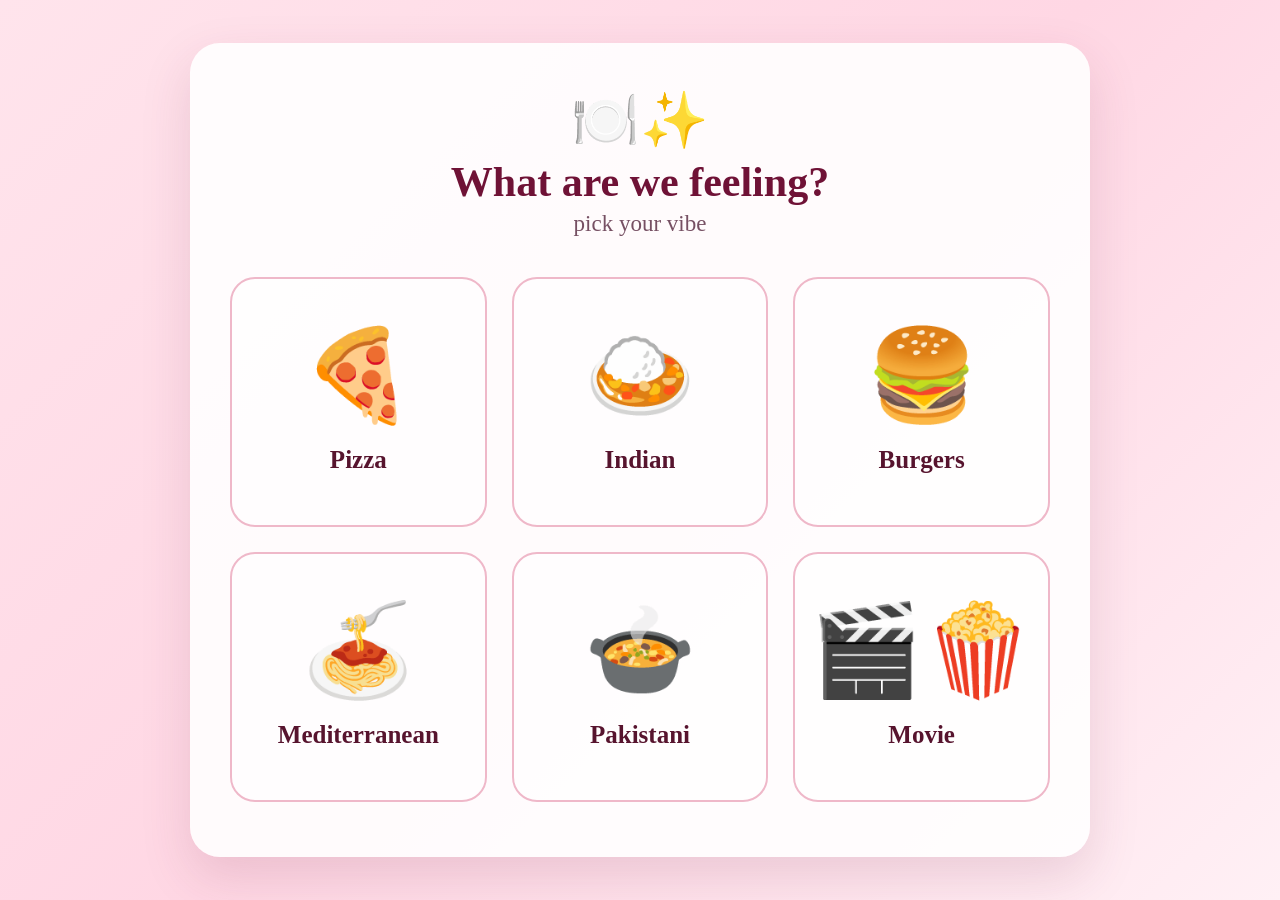
==== food.html @ 4c472f54 "date website" ====
<!DOCTYPE html>
<html lang="en">

<head>
    <meta charset="UTF-8">
    <meta name="viewport" content="width=device-width, initial-scale=1.0">
    <title>Pick One ❤️</title>
    <link rel="stylesheet" href="style.css">

    <style>
        .food-card {
            width: 90%;
            max-width: 900px;
            padding: 45px 40px 55px;
            text-align: center;
        }

        .food-top-icon {
            font-size: 55px;
            margin-bottom: 5px;
        }

        .food-card h1 {
            font-size: 42px;
            color: #6f1236;
            margin: 5px 0;
        }

        .food-subtitle {
            font-size: 23px;
            color: #765063;
            margin-top: 5px;
            margin-bottom: 40px;
        }

        .food-grid {
            display: grid;
            grid-template-columns: repeat(3, 1fr);
            gap: 25px;
        }

        .food-option {
            height: 250px;
            background: rgba(255, 255, 255, 0.45);

            border: 2px solid #efb8c9;
            border-radius: 25px;

            display: flex;
            flex-direction: column;
            align-items: center;
            justify-content: center;

            cursor: pointer;
            font-family: inherit;

            transition: 0.25s ease;
        }

        .food-picture {
            font-size: 90px;
            line-height: 1;
            margin-bottom: 25px;
        }

        .food-name {
            font-size: 25px;
            font-weight: bold;
            color: #57142e;
        }

        .food-option:hover {
            transform: translateY(-5px);
            background: #fff5f8;
            box-shadow: 0 10px 25px rgba(239, 96, 148, 0.20);
        }

        @media (max-width: 700px) {
            .food-grid {
                grid-template-columns: repeat(2, 1fr);
            }

            .food-card h1 {
                font-size: 34px;
            }
        }
    </style>
</head>

<body>

    <div class="card food-card">

        <div class="food-top-icon">🍽️✨</div>

        <h1>What are we feeling?</h1>

        <p class="food-subtitle">
            pick your vibe
        </p>

        <div class="food-grid">

            <button class="food-option" data-food="Pizza">
                <div class="food-picture">🍕</div>
                <div class="food-name">Pizza</div>
            </button>

            <button class="food-option" data-food="Indian">
                <div class="food-picture">🍛</div>
                <div class="food-name">Indian</div>
            </button>

            <button class="food-option" data-food="Burgers">
                <div class="food-picture">🍔</div>
                <div class="food-name">Burgers</div>
            </button>

            <button class="food-option" data-food="Mediterranean">
                <div class="food-picture">🍝</div>
                <div class="food-name">Mediterranean</div>
            </button>

            <button class="food-option" data-food="Pakistani">
                <div class="food-picture">🍲</div>
                <div class="food-name">Pakistani</div>
            </button>

            <button class="food-option" data-food="Movie">
                <div class="food-picture">🎬🍿</div>
                <div class="food-name">Movie</div>
            </button>

        </div>

    </div>

    <script src="food.js"></script>

</body>
</html>
---- style.css ----
* {
    box-sizing: border-box;
}

body {
    margin: 0;
    min-height: 100vh;

    display: flex;
    justify-content: center;
    align-items: center;

    background: linear-gradient(
        135deg,
        #ffe4ec,
        #ffd7e4,
        #fff0f5
    );

    font-family: Georgia, "Times New Roman", serif;
}

.card {
    width: 90%;
    max-width: 650px;

    background: rgba(255, 255, 255, 0.9);

    padding: 60px 40px;

    border-radius: 30px;

    text-align: center;

    box-shadow: 0 20px 50px
        rgba(120, 50, 80, 0.15);
}

h1 {
    color: #8b294d;

    font-size: 34px;

    margin-bottom: 40px;
}

.buttons {
    display: flex;

    justify-content: center;

    gap: 30px;
}

button {
    border: none;

    padding: 18px 40px;

    border-radius: 40px;

    font-family: Georgia, serif;

    font-size: 18px;

    cursor: pointer;
}

#yesButton {
    background: #ef6094;

    color: white;

    box-shadow: 0 8px 20px
        rgba(239, 96, 148, 0.30);
}

#noButton {
    background: #b46bd1;

    color: white;
}

button:hover {
    transform: scale(1.06);
}

.romantic-image {
    width: 420px;
    max-width: 90%;
    height: 260px;
    margin: 0 auto 25px;

    border-radius: 24px;
    overflow: hidden;

    box-shadow: 0 10px 30px rgba(120, 50, 80, 0.20);
}

.romantic-image img {
    width: 100%;
    height: 100%;
    object-fit: cover;
    display: block;
}

/* ---------- YES PAGE ---------- */

.yes-card {
    max-width: 650px;
    padding: 70px 50px;
}

.celebrate {
    font-size: 75px;
    margin-bottom: 20px;
}

.yes-title {
    font-size: 38px;
    margin-bottom: 15px;
}

.yes-message {
    color: #6f4a58;
    font-size: 21px;
    margin-bottom: 35px;
}

.continueButton {
    background: #ef6094;
    color: white;
    padding: 18px 45px;
    box-shadow: 0 8px 20px rgba(239, 96, 148, 0.30);
}

/* ---------- DATE PAGE ---------- */

.date-card {
    max-width: 650px;
    padding: 55px 50px;
}

.date-icon {
    font-size: 60px;
    margin-bottom: 15px;
}

.date-card h1 {
    font-size: 38px;
    margin-bottom: 35px;
}

.form-group {
    text-align: left;
    margin-bottom: 25px;
}

.form-group label {
    display: block;

    color: #8b294d;

    font-size: 20px;
    font-weight: bold;

    margin-bottom: 10px;
}

.form-group input,
.form-group select {
    width: 100%;

    padding: 17px;

    border: 2px solid #e6a9bf;

    border-radius: 14px;

    background: white;

    color: #5e3c49;

    font-size: 18px;
}

.set-date-button {
    width: 100%;

    background: #ef6094;

    color: white;

    padding: 18px;

    margin-top: 10px;

    box-shadow: 0 8px 20px
        rgba(239, 96, 148, 0.30);
}

/* ---------- FOOD PAGE ---------- */

.food-card {
    max-width: 700px;
    padding: 55px 50px;
}

.food-icon {
    font-size: 50px;
    margin-bottom: 10px;
}

.food-card h1 {
    font-size: 38px;
    margin-bottom: 8px;
}

.food-subtitle {
    font-size: 20px;
    color: #6f4a58;
    margin-bottom: 30px;
}

.food-grid {
    display: grid;
    grid-template-columns: repeat(2, 1fr);
    gap: 25px;
}

.food-option {
    background: #fff;
    border: 2px solid #f1c3d3;
    border-radius: 25px;
    padding: 0;
    overflow: hidden;
    cursor: pointer;

    transition: 0.3s ease;
}

.food-option img {
    width: 100%;
    height: 220px;
    object-fit: cover;
    display: block;
}

.food-option span {
    display: block;
    padding: 20px;

    font-size: 25px;
    font-family: inherit;
    font-weight: bold;

    color: #6f294d;
}

.food-option:hover {
    transform: translateY(-5px);
    border-color: #ef6094;

    box-shadow: 0 12px 30px rgba(239, 96, 148, 0.20);
}

@media (max-width: 600px) {

    .food-grid {
        grid-template-columns: 1fr;
    }

    .food-option img {
        height: 190px;
    }
}

/* ---------- FINAL PAGE ---------- */

.final-card {
    max-width: 650px;
    padding: 65px 50px;

    text-align: center;

    animation: finalPop 0.7s ease;
}

.final-heart {
    font-size: 75px;

    margin-bottom: 15px;
}

.final-card h1 {
    font-size: 45px;

    margin-bottom: 30px;
}

.final-card p {
    font-size: 22px;

    color: #6f4a58;

    margin: 15px 0;
}

.final-card h2 {
    color: #8b294d;

    font-size: 25px;

    line-height: 1.5;

    margin-top: 35px;
}

.final-hearts {
    font-size: 30px;

    margin-top: 25px;
}

@keyframes finalPop {

    0% {
        opacity: 0;
        transform: scale(0.85);
    }

    100% {
        opacity: 1;
        transform: scale(1);
    }
}
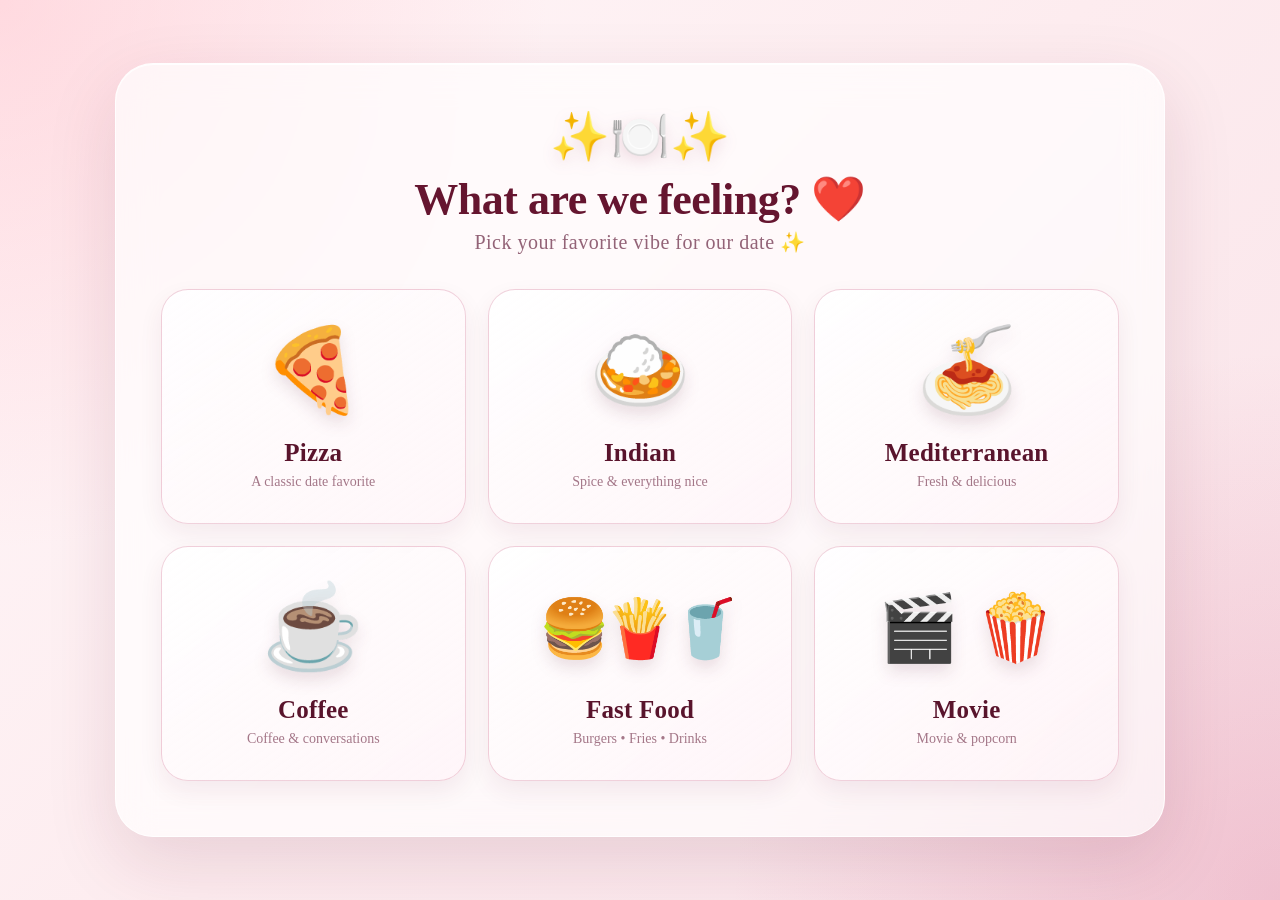
==== commit bd758fbb: "Update food options and improve no button flow" ====
--- a/food.html
+++ b/food.html
@@ -3,139 +3,655 @@
 
 <head>
     <meta charset="UTF-8">
-    <meta name="viewport" content="width=device-width, initial-scale=1.0">
-    <title>Pick One ❤️</title>
+
+    <meta
+        name="viewport"
+        content="width=device-width, initial-scale=1.0"
+    >
+
+    <title>Pick Our Vibe ❤️</title>
+
     <link rel="stylesheet" href="style.css">
 
     <style>
-        .food-card {
-            width: 90%;
-            max-width: 900px;
-            padding: 45px 40px 55px;
-            text-align: center;
-        }
-
-        .food-top-icon {
-            font-size: 55px;
-            margin-bottom: 5px;
-        }
-
-        .food-card h1 {
-            font-size: 42px;
-            color: #6f1236;
-            margin: 5px 0;
-        }
-
-        .food-subtitle {
-            font-size: 23px;
-            color: #765063;
-            margin-top: 5px;
-            margin-bottom: 40px;
-        }
-
-        .food-grid {
-            display: grid;
-            grid-template-columns: repeat(3, 1fr);
-            gap: 25px;
-        }
-
-        .food-option {
-            height: 250px;
-            background: rgba(255, 255, 255, 0.45);
-
-            border: 2px solid #efb8c9;
-            border-radius: 25px;
+
+        /* ========================================
+           PREMIUM FOOD PAGE
+        ======================================== */
+
+        body {
+            min-height: 100vh;
 
             display: flex;
-            flex-direction: column;
             align-items: center;
             justify-content: center;
 
+            padding: 40px 20px;
+
+            background:
+                radial-gradient(
+                    circle at top left,
+                    rgba(255, 182, 193, 0.45),
+                    transparent 35%
+                ),
+                radial-gradient(
+                    circle at bottom right,
+                    rgba(218, 112, 147, 0.30),
+                    transparent 35%
+                ),
+                linear-gradient(
+                    135deg,
+                    #fff7f9,
+                    #fdecef,
+                    #f9e3e9
+                );
+
+            box-sizing: border-box;
+        }
+
+
+        /* ========================================
+           MAIN GLASS CARD
+        ======================================== */
+
+        .food-card {
+
+            width: 92%;
+            max-width: 1050px;
+
+            padding: 45px 45px 55px;
+
+            text-align: center;
+
+            background:
+                rgba(255, 255, 255, 0.68);
+
+            backdrop-filter: blur(18px);
+            -webkit-backdrop-filter: blur(18px);
+
+            border:
+                1px solid rgba(255, 255, 255, 0.85);
+
+            border-radius: 38px;
+
+            box-shadow:
+                0 25px 70px rgba(100, 20, 55, 0.13),
+                inset 0 1px 0 rgba(255, 255, 255, 0.9);
+        }
+
+
+        /* ========================================
+           TOP ICON
+        ======================================== */
+
+        .food-top-icon {
+
+            font-size: 48px;
+
+            margin-bottom: 8px;
+
+            filter:
+                drop-shadow(
+                    0 5px 8px rgba(150, 40, 80, 0.15)
+                );
+        }
+
+
+        /* ========================================
+           TITLE
+        ======================================== */
+
+        .food-card h1 {
+
+            margin: 4px 0 5px;
+
+            font-size: 44px;
+
+            color: #65152f;
+
+            letter-spacing: -0.5px;
+        }
+
+
+        .food-subtitle {
+
+            margin:
+                5px 0 35px;
+
+            font-size: 20px;
+
+            color: #936377;
+
+            letter-spacing: 0.5px;
+        }
+
+
+        /* ========================================
+           GRID
+        ======================================== */
+
+        .food-grid {
+
+            display: grid;
+
+            grid-template-columns:
+                repeat(3, 1fr);
+
+            gap: 22px;
+        }
+
+
+        /* ========================================
+           OPTION CARD
+        ======================================== */
+
+        .food-option {
+
+            position: relative;
+
+            min-height: 235px;
+
+            padding: 25px 15px;
+
+            border-radius: 27px;
+
+            border:
+                1.5px solid
+                rgba(201, 94, 130, 0.28);
+
+            background:
+                linear-gradient(
+                    145deg,
+                    rgba(255, 255, 255, 0.88),
+                    rgba(255, 244, 248, 0.68)
+                );
+
+            display: flex;
+
+            flex-direction: column;
+
+            align-items: center;
+
+            justify-content: center;
+
             cursor: pointer;
+
             font-family: inherit;
 
-            transition: 0.25s ease;
-        }
+            overflow: hidden;
+
+            box-shadow:
+                0 10px 25px
+                rgba(100, 20, 55, 0.07);
+
+            transition:
+                transform 0.25s ease,
+                box-shadow 0.25s ease,
+                border-color 0.25s ease,
+                background 0.25s ease;
+        }
+
+
+        /* Premium shine */
+
+        .food-option::before {
+
+            content: "";
+
+            position: absolute;
+
+            width: 120px;
+            height: 250%;
+
+            top: -70%;
+
+            left: -100%;
+
+            transform: rotate(25deg);
+
+            background:
+                linear-gradient(
+                    to right,
+                    transparent,
+                    rgba(255,255,255,0.65),
+                    transparent
+                );
+
+            transition:
+                left 0.6s ease;
+        }
+
+
+        .food-option:hover::before {
+
+            left: 150%;
+        }
+
+
+        /* ========================================
+           HOVER
+        ======================================== */
+
+        .food-option:hover {
+
+            transform:
+                translateY(-8px)
+                scale(1.015);
+
+            border-color:
+                rgba(190, 67, 111, 0.55);
+
+            background:
+                linear-gradient(
+                    145deg,
+                    #ffffff,
+                    #fff0f5
+                );
+
+            box-shadow:
+                0 18px 38px
+                rgba(145, 35, 75, 0.16);
+        }
+
+
+        /* ========================================
+           FOOD EMOJI
+        ======================================== */
 
         .food-picture {
-            font-size: 90px;
+
+            min-height: 95px;
+
+            display: flex;
+
+            align-items: center;
+
+            justify-content: center;
+
+            font-size: 82px;
+
             line-height: 1;
-            margin-bottom: 25px;
-        }
+
+            margin-bottom: 20px;
+
+            transition:
+                transform 0.25s ease;
+
+            filter:
+                drop-shadow(
+                    0 8px 8px
+                    rgba(80, 20, 40, 0.12)
+                );
+        }
+
+
+        .food-option:hover
+        .food-picture {
+
+            transform:
+                scale(1.10);
+        }
+
+
+        /* ========================================
+           MULTIPLE FAST FOOD EMOJIS
+        ======================================== */
+
+        .fast-food-picture {
+
+            font-size: 57px;
+
+            letter-spacing: -10px;
+
+            padding-right: 10px;
+        }
+
+
+        /* ========================================
+           MOVIE
+        ======================================== */
+
+        .movie-picture {
+
+            font-size: 65px;
+        }
+
+
+        /* ========================================
+           NAME
+        ======================================== */
 
         .food-name {
+
             font-size: 25px;
-            font-weight: bold;
-            color: #57142e;
-        }
-
-        .food-option:hover {
-            transform: translateY(-5px);
-            background: #fff5f8;
-            box-shadow: 0 10px 25px rgba(239, 96, 148, 0.20);
-        }
-
-        @media (max-width: 700px) {
+
+            font-weight: 700;
+
+            color: #59142c;
+
+            letter-spacing: 0.2px;
+        }
+
+
+        /* ========================================
+           SMALL DESCRIPTION
+        ======================================== */
+
+        .food-description {
+
+            margin-top: 7px;
+
+            font-size: 14px;
+
+            color: #a47788;
+
+            font-weight: 500;
+        }
+
+
+        /* ========================================
+           CLICK EFFECT
+        ======================================== */
+
+        .food-option:active {
+
+            transform:
+                scale(0.97);
+        }
+
+
+        /* ========================================
+           TABLET
+        ======================================== */
+
+        @media
+        (max-width: 800px) {
+
+            .food-card {
+
+                padding:
+                    35px 25px 40px;
+            }
+
             .food-grid {
-                grid-template-columns: repeat(2, 1fr);
+
+                grid-template-columns:
+                    repeat(2, 1fr);
             }
 
             .food-card h1 {
-                font-size: 34px;
-            }
-        }
+
+                font-size: 36px;
+            }
+        }
+
+
+        /* ========================================
+           PHONE
+        ======================================== */
+
+        @media
+        (max-width: 520px) {
+
+            body {
+
+                padding:
+                    20px 12px;
+            }
+
+            .food-card {
+
+                width: 100%;
+
+                padding:
+                    30px 15px 35px;
+
+                border-radius: 28px;
+            }
+
+            .food-card h1 {
+
+                font-size: 31px;
+            }
+
+            .food-subtitle {
+
+                font-size: 17px;
+
+                margin-bottom: 25px;
+            }
+
+            .food-grid {
+
+                gap: 13px;
+            }
+
+            .food-option {
+
+                min-height: 180px;
+
+                padding:
+                    18px 8px;
+
+                border-radius: 22px;
+            }
+
+            .food-picture {
+
+                font-size: 62px;
+
+                min-height: 72px;
+
+                margin-bottom: 14px;
+            }
+
+            .fast-food-picture {
+
+                font-size: 40px;
+            }
+
+            .movie-picture {
+
+                font-size: 48px;
+            }
+
+            .food-name {
+
+                font-size: 20px;
+            }
+
+            .food-description {
+
+                font-size: 12px;
+            }
+        }
+
     </style>
+
 </head>
 
+
 <body>
 
+
     <div class="card food-card">
 
-        <div class="food-top-icon">🍽️✨</div>
-
-        <h1>What are we feeling?</h1>
+
+        <div class="food-top-icon">
+            ✨🍽️✨
+        </div>
+
+
+        <h1>
+            What are we feeling? ❤️
+        </h1>
+
 
         <p class="food-subtitle">
-            pick your vibe
+            Pick your favorite vibe for our date ✨
         </p>
 
+
+
         <div class="food-grid">
 
-            <button class="food-option" data-food="Pizza">
-                <div class="food-picture">🍕</div>
-                <div class="food-name">Pizza</div>
+
+            <!-- PIZZA -->
+
+            <button
+                class="food-option"
+                data-food="Pizza"
+            >
+
+                <div class="food-picture">
+                    🍕
+                </div>
+
+                <div class="food-name">
+                    Pizza
+                </div>
+
+                <div class="food-description">
+                    A classic date favorite
+                </div>
+
             </button>
 
-            <button class="food-option" data-food="Indian">
-                <div class="food-picture">🍛</div>
-                <div class="food-name">Indian</div>
+
+
+            <!-- INDIAN -->
+
+            <button
+                class="food-option"
+                data-food="Indian"
+            >
+
+                <div class="food-picture">
+                    🍛
+                </div>
+
+                <div class="food-name">
+                    Indian
+                </div>
+
+                <div class="food-description">
+                    Spice & everything nice
+                </div>
+
             </button>
 
-            <button class="food-option" data-food="Burgers">
-                <div class="food-picture">🍔</div>
-                <div class="food-name">Burgers</div>
+
+
+            <!-- MEDITERRANEAN -->
+
+            <button
+                class="food-option"
+                data-food="Mediterranean"
+            >
+
+                <div class="food-picture">
+                    🍝
+                </div>
+
+                <div class="food-name">
+                    Mediterranean
+                </div>
+
+                <div class="food-description">
+                    Fresh & delicious
+                </div>
+
             </button>
 
-            <button class="food-option" data-food="Mediterranean">
-                <div class="food-picture">🍝</div>
-                <div class="food-name">Mediterranean</div>
+
+
+            <!-- COFFEE -->
+
+            <button
+                class="food-option"
+                data-food="Coffee"
+            >
+
+                <div class="food-picture">
+                    ☕
+                </div>
+
+                <div class="food-name">
+                    Coffee
+                </div>
+
+                <div class="food-description">
+                    Coffee & conversations
+                </div>
+
             </button>
 
-            <button class="food-option" data-food="Pakistani">
-                <div class="food-picture">🍲</div>
-                <div class="food-name">Pakistani</div>
+
+
+            <!-- FAST FOOD -->
+
+            <button
+                class="food-option"
+                data-food="Fast Food"
+            >
+
+                <div
+                    class="
+                        food-picture
+                        fast-food-picture
+                    "
+                >
+                    🍔 🍟 🥤
+                </div>
+
+                <div class="food-name">
+                    Fast Food
+                </div>
+
+                <div class="food-description">
+                    Burgers • Fries • Drinks
+                </div>
+
             </button>
 
-            <button class="food-option" data-food="Movie">
-                <div class="food-picture">🎬🍿</div>
-                <div class="food-name">Movie</div>
+
+
+            <!-- MOVIE -->
+
+            <button
+                class="food-option"
+                data-food="Movie"
+            >
+
+                <div
+                    class="
+                        food-picture
+                        movie-picture
+                    "
+                >
+                    🎬 🍿
+                </div>
+
+                <div class="food-name">
+                    Movie
+                </div>
+
+                <div class="food-description">
+                    Movie & popcorn
+                </div>
+
             </button>
 
+
         </div>
 
+
     </div>
 
+
     <script src="food.js"></script>
 
+
 </body>
+
 </html>
